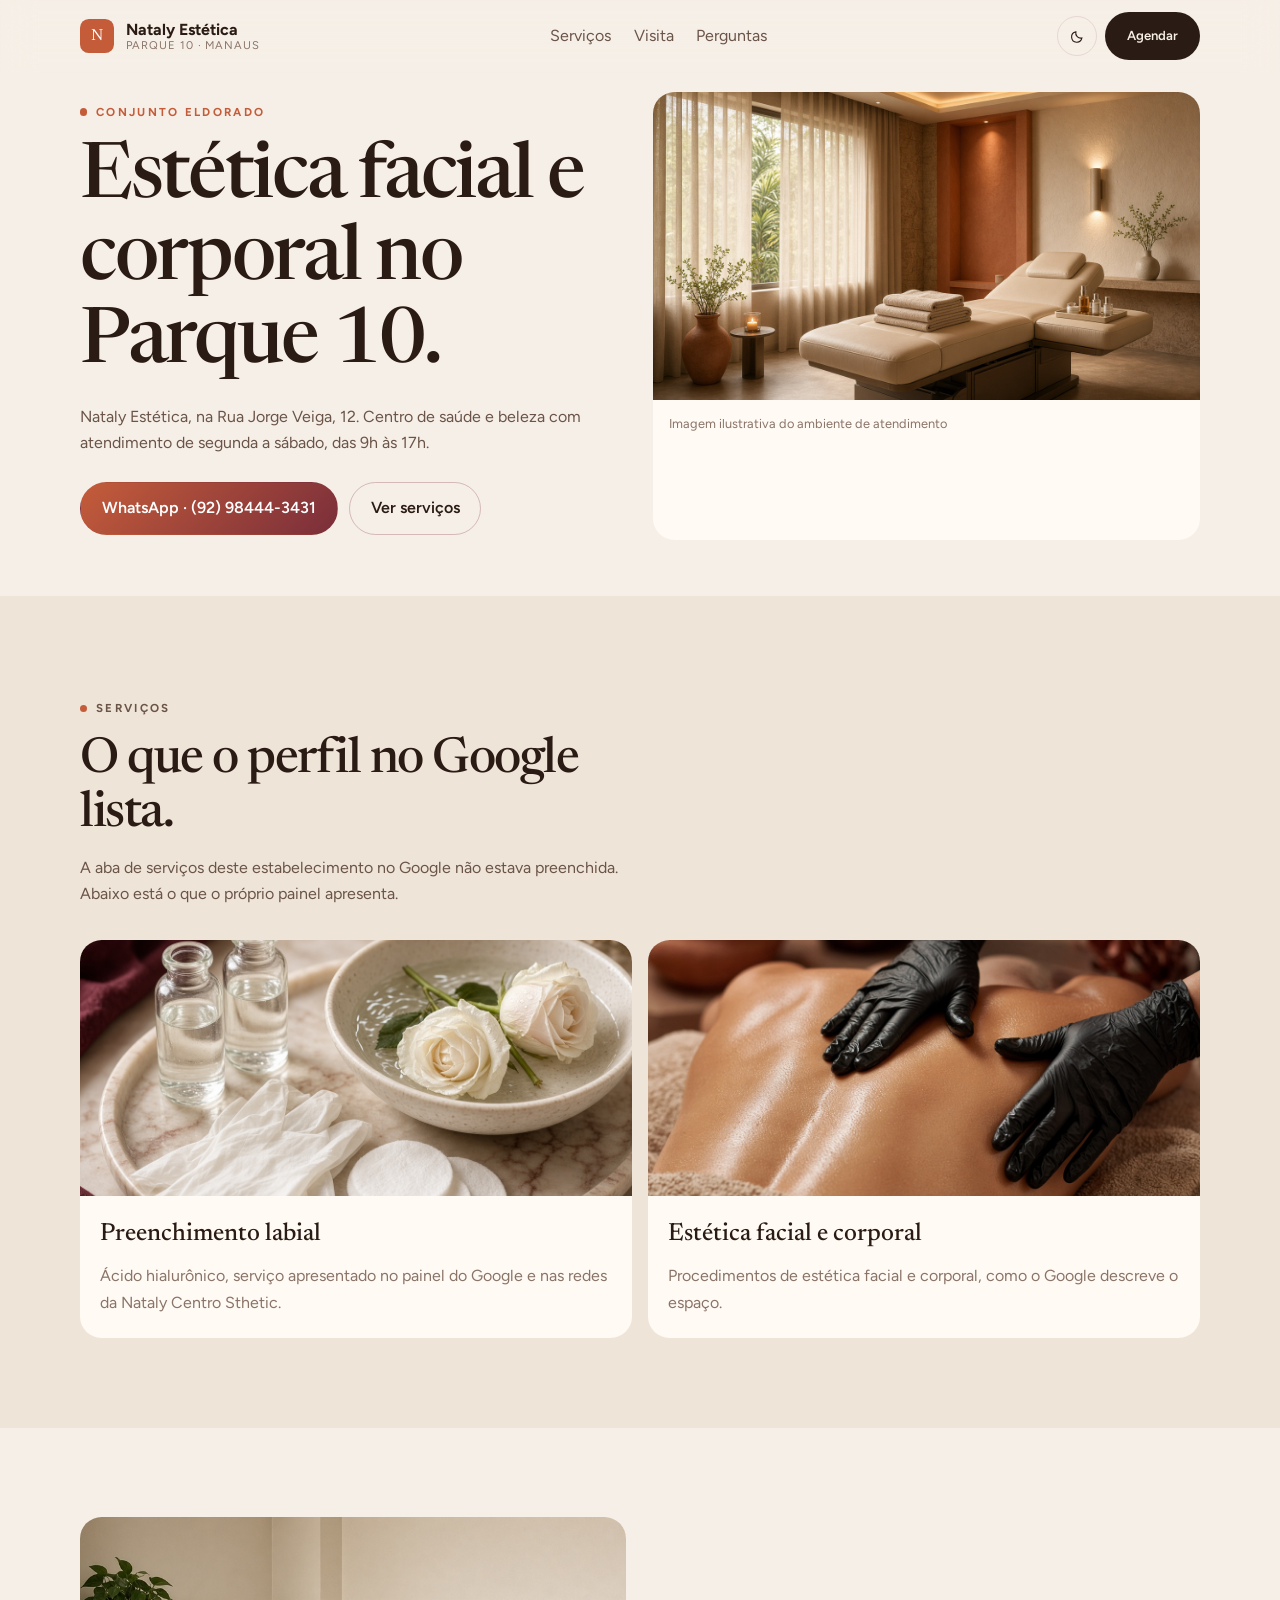
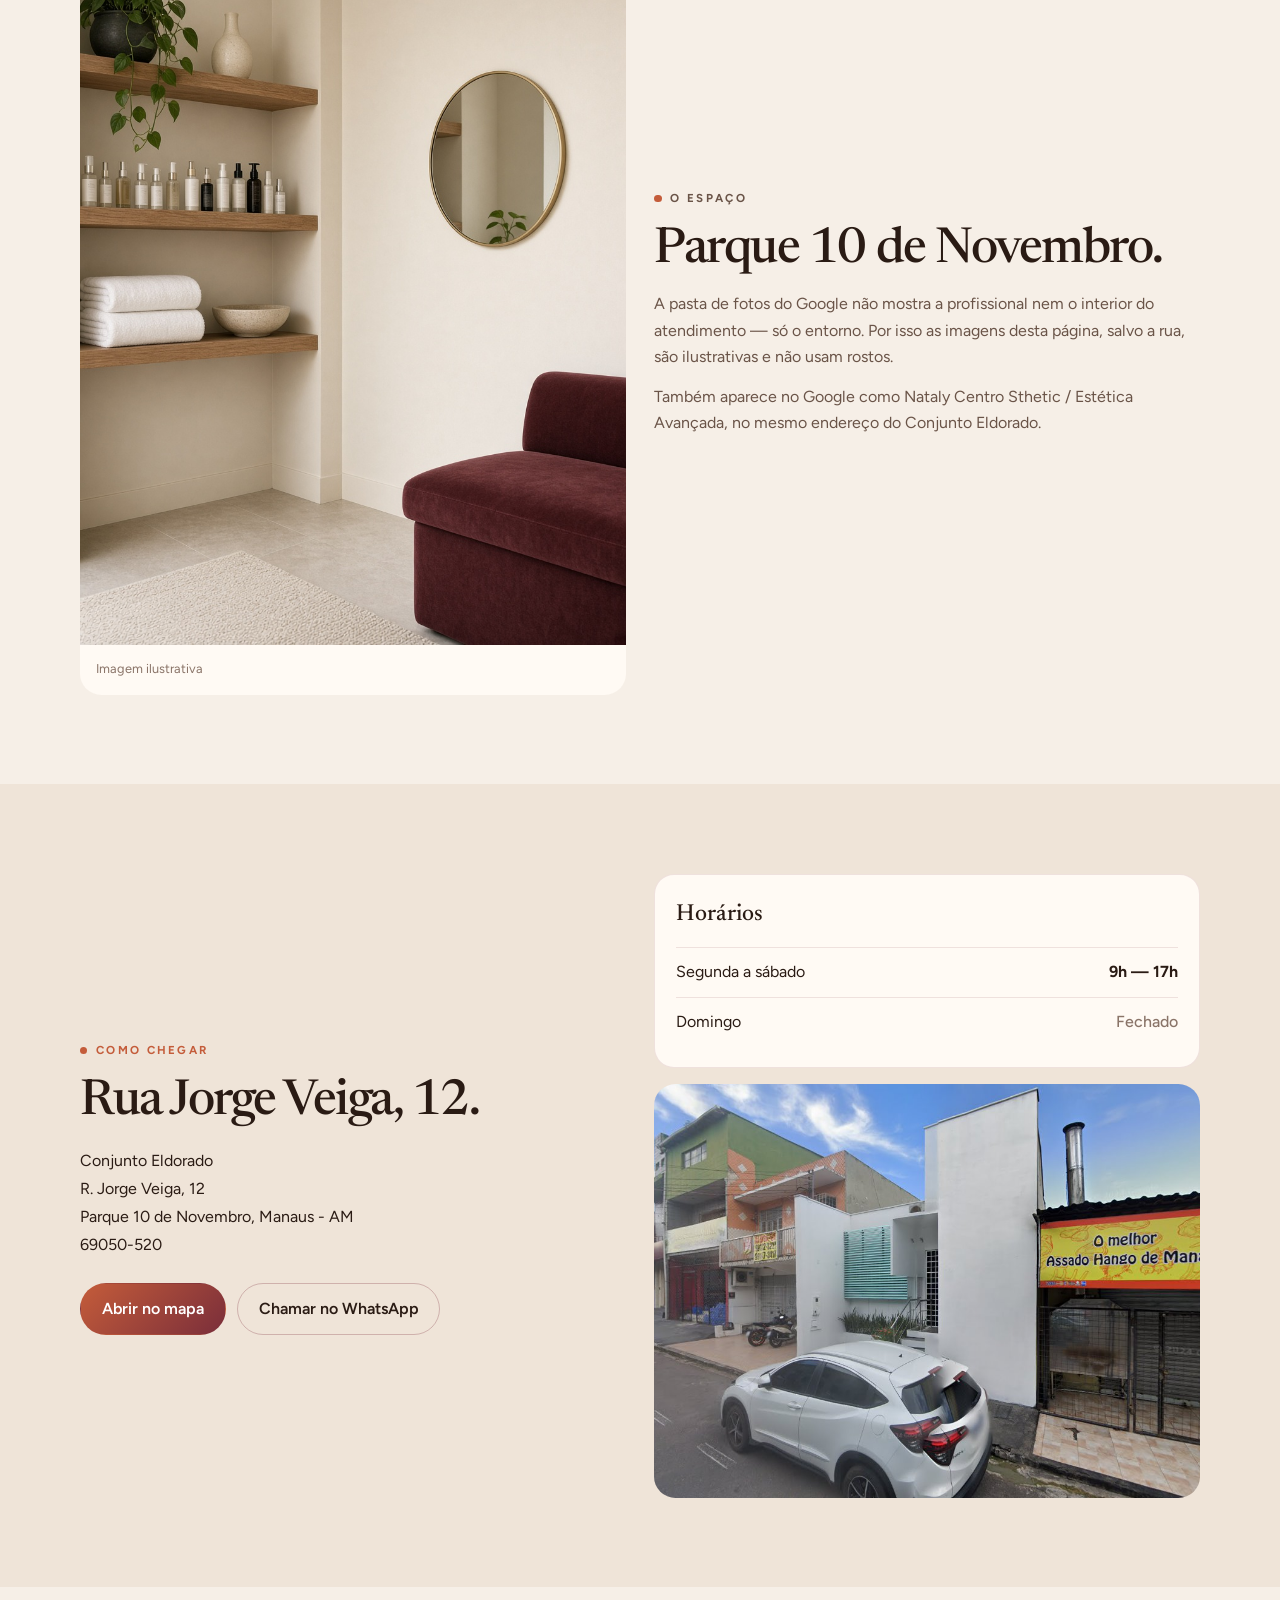
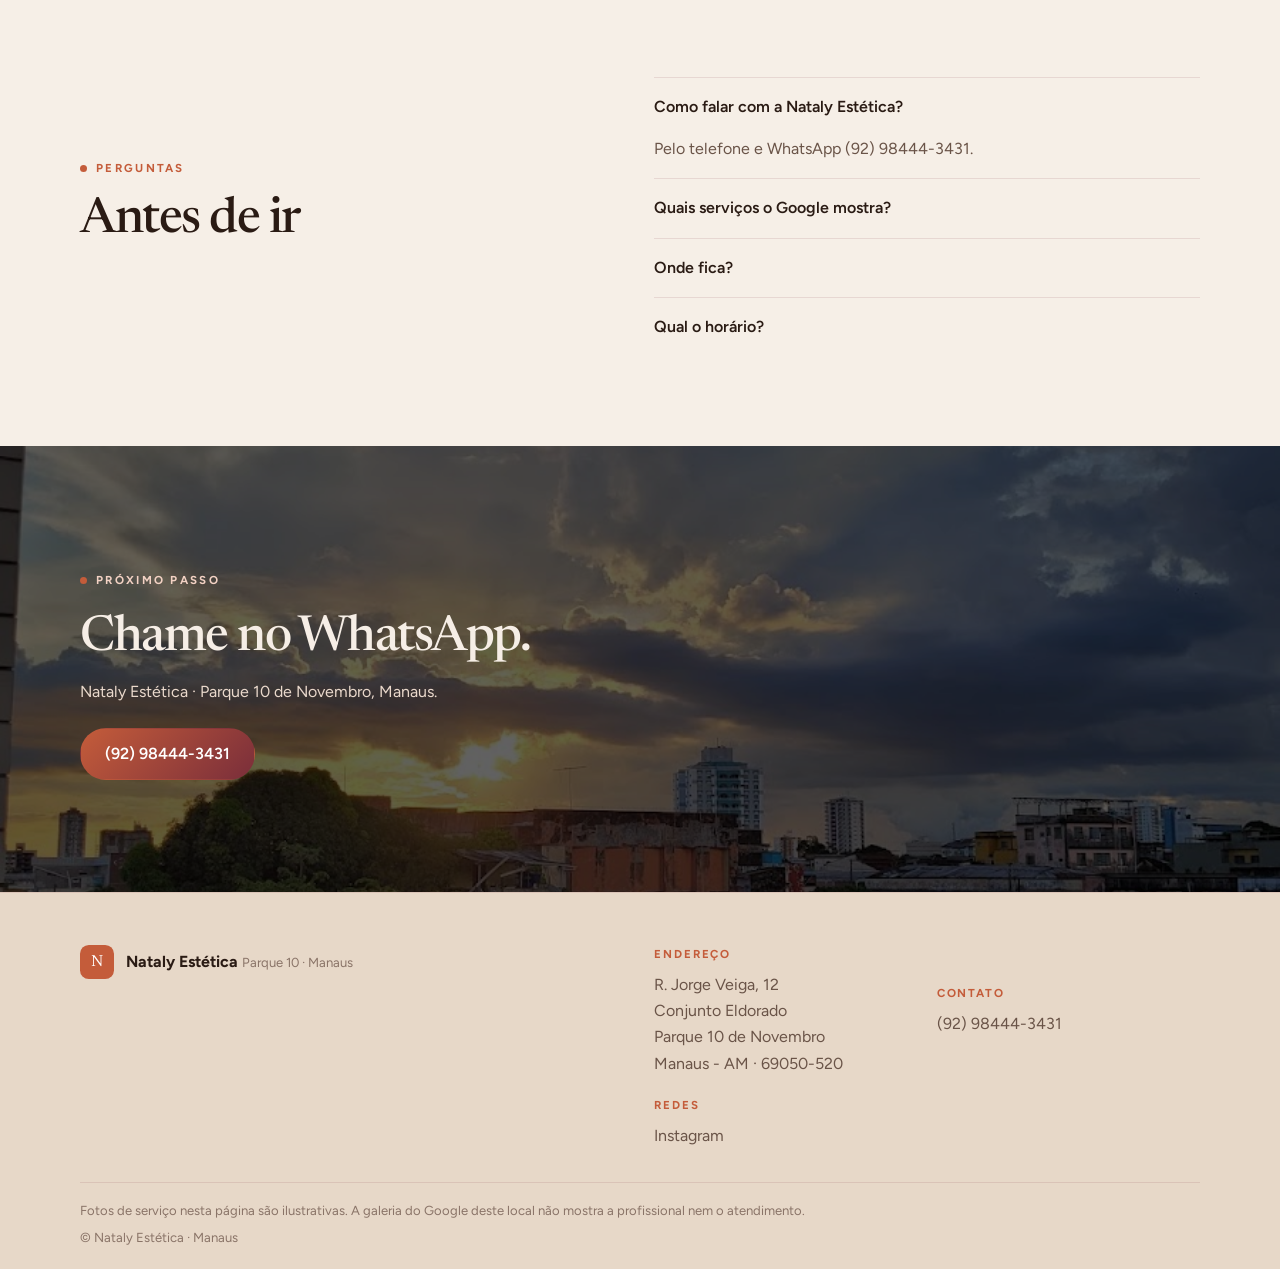
==== nataly-estetica/index.html @ 357f4f67 "a" ====
<!DOCTYPE html>
<html lang="pt-BR" data-theme="dark">
  <head>
    <meta charset="UTF-8" />
    <meta name="viewport" content="width=device-width, initial-scale=1.0" />
    <meta
      name="description"
      content="Nataly Estética no Parque 10 de Novembro, Manaus. Estética facial e corporal e preenchimento labial. Agende pelo WhatsApp (92) 98444-3431."
    />
    <title>Nataly Estética · Parque 10, Manaus</title>
    <link rel="preconnect" href="https://fonts.googleapis.com" />
    <link rel="preconnect" href="https://fonts.gstatic.com" crossorigin />
    <link
      href="https://fonts.googleapis.com/css2?family=Newsreader:ital,opsz,wght@0,6..72,400;0,6..72,500;0,6..72,600;1,6..72,400&family=Figtree:wght@400;500;600;700&display=swap"
      rel="stylesheet"
    />
    <link rel="stylesheet" href="/nataly-estetica/index.css" />
    <script src="/nataly-estetica/index.js" defer></script>
  </head>
  <body>
    <a class="skip-link" href="#conteudo">Pular para o conteúdo</a>

    <header class="site-header" data-header>
      <div class="header-inner">
        <a class="brand" href="#topo">
          <span class="brand-mark" aria-hidden="true">N</span>
          <span class="brand-text">
            <strong>Nataly Estética</strong>
            <small>Parque 10 · Manaus</small>
          </span>
        </a>
        <nav class="nav-desktop" aria-label="Seções da página">
          <a href="#servicos">Serviços</a>
          <a href="#visita">Visita</a>
          <a href="#perguntas">Perguntas</a>
        </nav>
        <div class="header-actions">
          <button class="theme-toggle" type="button" data-theme-toggle aria-label="Alternar tema">
            <span class="theme-icon theme-icon-sun" aria-hidden="true">
              <svg viewBox="0 0 24 24" fill="none"><circle cx="12" cy="12" r="4" /><path d="M12 3v1.6M12 19.4V21M4.9 4.9l1.1 1.1M18 18l1.1 1.1M3 12h1.6M19.4 12H21M4.9 19.1l1.1-1.1M18 6l1.1-1.1" /></svg>
            </span>
            <span class="theme-icon theme-icon-moon" aria-hidden="true">
              <svg viewBox="0 0 24 24" fill="none"><path d="M18.4 14.2A7.2 7.2 0 0 1 9.8 5.6 7.4 7.4 0 1 0 18.4 14.2Z" /></svg>
            </span>
          </button>
          <a
            class="btn btn-header"
            href="https://wa.me/5592984443431?text=Olá,%20gostaria%20de%20agendar%20um%20horário%20na%20Nataly%20Estética."
            target="_blank"
            rel="noopener noreferrer"
          >
            Agendar
          </a>
          <button class="menu-toggle" type="button" data-menu-toggle aria-expanded="false" aria-controls="menu-mobile">
            <span class="sr-only">Abrir menu</span>
            <span></span>
            <span></span>
          </button>
        </div>
      </div>
      <div class="menu-mobile" id="menu-mobile" data-menu hidden>
        <nav aria-label="Menu móvel">
          <a href="#servicos">Serviços</a>
          <a href="#visita">Visita</a>
          <a href="#perguntas">Perguntas</a>
          <a href="https://wa.me/5592984443431" target="_blank" rel="noopener noreferrer">WhatsApp</a>
        </nav>
      </div>
    </header>

    <main id="conteudo">
      <section class="hero" id="topo">
        <div class="hero-copy reveal">
          <p class="eyebrow"><span class="eyebrow-dot"></span> Conjunto Eldorado</p>
          <h1>Estética facial e corporal no Parque 10.</h1>
          <p class="hero-lead">
            Nataly Estética, na Rua Jorge Veiga, 12. Centro de saúde e beleza com atendimento de segunda a sábado, das 9h às 17h.
          </p>
          <div class="hero-cta">
            <a
              class="btn btn-primary"
              href="https://wa.me/5592984443431?text=Olá,%20gostaria%20de%20agendar%20um%20horário%20na%20Nataly%20Estética."
              target="_blank"
              rel="noopener noreferrer"
            >
              WhatsApp · (92) 98444-3431
            </a>
            <a class="btn btn-ghost" href="#servicos">Ver serviços</a>
          </div>
        </div>
        <figure class="hero-shot reveal">
          <img
            src="/nataly-estetica/imagens/maca.jpg"
            alt="Sala de estética ilustrativa, com maca, toalhas e bandeja de produtos. Sem pessoas."
          />
          <figcaption>Imagem ilustrativa do ambiente de atendimento</figcaption>
        </figure>
      </section>

      <section class="services" id="servicos">
        <div class="section-wrap">
          <div class="section-head reveal">
            <p class="eyebrow"><span class="eyebrow-dot"></span> Serviços</p>
            <h2>O que o perfil no Google lista.</h2>
            <p>A aba de serviços deste estabelecimento no Google não estava preenchida. Abaixo está o que o próprio painel apresenta.</p>
          </div>
          <div class="service-grid">
            <article class="service-card reveal">
              <img src="/nataly-estetica/imagens/estetica-facial.jpg" alt="Bandeja ilustrativa de estética facial, com luvas, algodão e frascos. Sem rostos." />
              <div>
                <h3>Preenchimento labial</h3>
                <p>Ácido hialurônico, serviço apresentado no painel do Google e nas redes da Nataly Centro Sthetic.</p>
              </div>
            </article>
            <article class="service-card reveal">
              <img src="/nataly-estetica/imagens/massagem.jpg" alt="Imagem ilustrativa de estética corporal, mãos com luvas sobre as costas, sem mostrar o rosto." />
              <div>
                <h3>Estética facial e corporal</h3>
                <p>Procedimentos de estética facial e corporal, como o Google descreve o espaço.</p>
              </div>
            </article>
          </div>
        </div>
      </section>

      <section class="space" id="espaco">
        <div class="section-wrap space-wrap">
          <figure class="reveal">
            <img src="/nataly-estetica/imagens/sala.jpg" alt="Canto ilustrativo de clínica de estética, com prateleiras, toalhas e poltrona. Sem pessoas." />
            <figcaption>Imagem ilustrativa</figcaption>
          </figure>
          <div class="space-copy reveal">
            <p class="eyebrow"><span class="eyebrow-dot"></span> O espaço</p>
            <h2>Parque 10 de Novembro.</h2>
            <p>
              A pasta de fotos do Google não mostra a profissional nem o interior do atendimento — só o entorno. Por isso as imagens desta página, salvo a rua, são ilustrativas e não usam rostos.
            </p>
            <p>
              Também aparece no Google como Nataly Centro Sthetic / Estética Avançada, no mesmo endereço do Conjunto Eldorado.
            </p>
          </div>
        </div>
      </section>

      <section class="visit" id="visita">
        <div class="section-wrap visit-wrap">
          <div class="visit-copy reveal">
            <p class="eyebrow"><span class="eyebrow-dot"></span> Como chegar</p>
            <h2>Rua Jorge Veiga, 12.</h2>
            <address>
              Conjunto Eldorado<br />
              R. Jorge Veiga, 12<br />
              Parque 10 de Novembro, Manaus - AM<br />
              69050-520
            </address>
            <div class="visit-actions">
              <a
                class="btn btn-primary"
                href="https://www.google.com/maps/search/?api=1&query=Nataly+Estética,+Rua+Jorge+Veiga,+12,+Manaus"
                target="_blank"
                rel="noopener noreferrer"
              >
                Abrir no mapa
              </a>
              <a
                class="btn btn-ghost"
                href="https://wa.me/5592984443431?text=Olá,%20gostaria%20de%20agendar%20um%20horário%20na%20Nataly%20Estética."
                target="_blank"
                rel="noopener noreferrer"
              >
                Chamar no WhatsApp
              </a>
            </div>
          </div>
          <div class="visit-board reveal">
            <div class="hours-card">
              <h3>Horários</h3>
              <ul>
                <li><span>Segunda a sábado</span><strong>9h — 17h</strong></li>
                <li class="closed"><span>Domingo</span><strong>Fechado</strong></li>
              </ul>
            </div>
            <figure class="map-shot">
              <img src="/nataly-estetica/imagens/rua.jpg" alt="Street View da Rua Jorge Veiga, no Parque 10 de Novembro, Manaus." />
              <figcaption>Street View da rua · Google</figcaption>
            </figure>
          </div>
        </div>
      </section>

      <section class="faq" id="perguntas">
        <div class="section-wrap faq-wrap">
          <div class="faq-intro reveal">
            <p class="eyebrow"><span class="eyebrow-dot"></span> Perguntas</p>
            <h2>Antes de ir</h2>
          </div>
          <div class="faq-list">
            <details class="faq-item reveal" open>
              <summary>Como falar com a Nataly Estética?</summary>
              <p>Pelo telefone e WhatsApp (92) 98444-3431.</p>
            </details>
            <details class="faq-item reveal">
              <summary>Quais serviços o Google mostra?</summary>
              <p>Preenchimento labial com ácido hialurônico e procedimentos de estética facial e corporal. A aba Serviços do perfil não estava preenchida.</p>
            </details>
            <details class="faq-item reveal">
              <summary>Onde fica?</summary>
              <p>Conjunto Eldorado — Rua Jorge Veiga, 12, Parque 10 de Novembro, Manaus - AM, CEP 69050-520.</p>
            </details>
            <details class="faq-item reveal">
              <summary>Qual o horário?</summary>
              <p>Segunda a sábado, das 9h às 17h. Domingo fechado.</p>
            </details>
          </div>
        </div>
      </section>

      <section class="final-cta" id="agendar">
        <img class="cta-bg" src="/nataly-estetica/imagens/entorno.jpg" alt="" aria-hidden="true" />
        <div class="section-wrap cta-wrap reveal">
          <p class="eyebrow light"><span class="eyebrow-dot"></span> Próximo passo</p>
          <h2>Chame no WhatsApp.</h2>
          <p>Nataly Estética · Parque 10 de Novembro, Manaus.</p>
          <a
            class="btn btn-primary btn-lg"
            href="https://wa.me/5592984443431?text=Olá,%20gostaria%20de%20agendar%20um%20horário%20na%20Nataly%20Estética."
            target="_blank"
            rel="noopener noreferrer"
          >
            (92) 98444-3431
          </a>
        </div>
      </section>
    </main>

    <footer class="site-footer">
      <div class="section-wrap footer-wrap">
        <div class="footer-brand">
          <span class="brand-mark" aria-hidden="true">N</span>
          <div>
            <strong>Nataly Estética</strong>
            <span>Parque 10 · Manaus</span>
          </div>
        </div>
        <div class="footer-cols">
          <div>
            <h3>Endereço</h3>
            <p>R. Jorge Veiga, 12<br />Conjunto Eldorado<br />Parque 10 de Novembro<br />Manaus - AM · 69050-520</p>
          </div>
          <div>
            <h3>Contato</h3>
            <p>
              <a href="https://wa.me/5592984443431" target="_blank" rel="noopener noreferrer">(92) 98444-3431</a>
            </p>
          </div>
          <div>
            <h3>Redes</h3>
            <p>
              <a href="https://www.instagram.com/natalinamacielcentrosthetic/" target="_blank" rel="noopener noreferrer">Instagram</a>
            </p>
          </div>
        </div>
      </div>
      <div class="footer-base">
        <p>Fotos de serviço nesta página são ilustrativas. A galeria do Google deste local não mostra a profissional nem o atendimento.</p>
        <p>© Nataly Estética · Manaus</p>
      </div>
    </footer>
  </body>
</html>
---- nataly-estetica/index.css ----
:root {
  --font-display: "Newsreader", "Times New Roman", serif;
  --font-body: "Figtree", system-ui, sans-serif;
  --ease: cubic-bezier(0.22, 1, 0.36, 1);
  --header-h: 4.5rem;
  --max: 70rem;
  --clay: #c45c3a;
  --wine: #7a2e3a;
}

html[data-theme="dark"] {
  color-scheme: dark;
  --bg: #14100e;
  --bg-2: #1c1714;
  --bg-3: #241c18;
  --surface: #2a211c;
  --ink: #f6eee6;
  --muted: #cbb9ad;
  --faint: #9d8b7f;
  --line: rgba(196, 92, 58, 0.18);
  --line-strong: rgba(196, 92, 58, 0.38);
  --glow: rgba(196, 92, 58, 0.28);
  --shadow: 0 22px 50px rgba(0, 0, 0, 0.42);
  --header-bg: rgba(20, 16, 14, 0.78);
}

html[data-theme="light"] {
  color-scheme: light;
  --bg: #f6efe7;
  --bg-2: #efe4d8;
  --bg-3: #e7d8c8;
  --surface: #fffaf4;
  --ink: #2a1b14;
  --muted: #6a5448;
  --faint: #8a7468;
  --line: rgba(122, 46, 58, 0.12);
  --line-strong: rgba(122, 46, 58, 0.28);
  --glow: rgba(196, 92, 58, 0.14);
  --shadow: 0 22px 44px rgba(42, 27, 20, 0.1);
  --header-bg: rgba(246, 239, 231, 0.82);
}

*,
*::before,
*::after {
  box-sizing: border-box;
}

html {
  scroll-behavior: smooth;
  background: var(--bg);
}

html,
body {
  margin: 0;
  overflow-x: hidden;
  max-width: 100%;
}

body {
  font-family: var(--font-body);
  color: var(--ink);
  background: var(--bg);
  line-height: 1.65;
  min-height: 100vh;
  -webkit-font-smoothing: antialiased;
  transition: background 0.4s var(--ease), color 0.4s var(--ease);
}

img,
svg {
  max-width: 100%;
  display: block;
}

a {
  color: inherit;
  text-decoration: none;
}

button {
  font: inherit;
  color: inherit;
  background: none;
  border: 0;
  cursor: pointer;
}

h1,
h2,
h3,
p,
ul,
figure,
address {
  margin: 0;
}

address {
  font-style: normal;
}

.sr-only {
  position: absolute;
  width: 1px;
  height: 1px;
  padding: 0;
  margin: -1px;
  overflow: hidden;
  clip: rect(0, 0, 0, 0);
  border: 0;
}

.skip-link {
  position: absolute;
  left: 1rem;
  top: -4rem;
  z-index: 80;
  padding: 0.7rem 1rem;
  background: var(--clay);
  color: #fff;
  border-radius: 999px;
}

.skip-link:focus {
  top: 1rem;
}

.section-wrap {
  width: min(100% - 2rem, var(--max));
  margin-inline: auto;
}

.eyebrow {
  display: inline-flex;
  align-items: center;
  gap: 0.55rem;
  font-size: 0.72rem;
  letter-spacing: 0.2em;
  text-transform: uppercase;
  color: var(--clay);
  font-weight: 700;
  margin-bottom: 1rem;
}

.eyebrow-dot {
  width: 0.45rem;
  height: 0.45rem;
  border-radius: 50%;
  background: var(--clay);
}

.eyebrow.light {
  color: #f3d2c4;
}

h1,
h2 {
  font-family: var(--font-display);
  font-weight: 500;
  letter-spacing: -0.03em;
  line-height: 1.08;
}

h1 {
  font-size: clamp(2.3rem, 6.4vw, 4.8rem);
}

h2 {
  font-size: clamp(1.7rem, 4vw, 3.1rem);
}

.btn {
  display: inline-flex;
  align-items: center;
  justify-content: center;
  min-height: 3rem;
  padding: 0.75rem 1.3rem;
  border-radius: 999px;
  font-weight: 600;
  border: 1px solid transparent;
  transition: transform 0.25s var(--ease), background 0.25s var(--ease);
}

.btn:hover {
  transform: translateY(-1px);
}

.btn-primary {
  background: linear-gradient(135deg, var(--clay), var(--wine));
  color: #fff;
}

.btn-ghost {
  border-color: var(--line-strong);
}

.btn-header {
  background: var(--ink);
  color: var(--bg);
  min-height: 2.5rem;
  font-size: 0.82rem;
}

.btn-lg {
  min-height: 3.3rem;
  padding-inline: 1.5rem;
}

.site-header {
  position: sticky;
  top: 0;
  z-index: 40;
  backdrop-filter: blur(16px);
  border-bottom: 1px solid transparent;
}

.site-header.is-scrolled {
  background: var(--header-bg);
  border-bottom-color: var(--line);
}

.header-inner {
  width: min(100% - 2rem, var(--max));
  margin-inline: auto;
  min-height: var(--header-h);
  display: flex;
  align-items: center;
  justify-content: space-between;
  gap: 1rem;
}

.brand {
  display: flex;
  align-items: center;
  gap: 0.7rem;
}

.brand-mark {
  width: 2.15rem;
  height: 2.15rem;
  border-radius: 0.55rem;
  display: grid;
  place-items: center;
  font-family: var(--font-display);
  background: var(--clay);
  color: #fff;
}

.brand-text {
  display: grid;
  line-height: 1.1;
}

.brand-text small {
  color: var(--faint);
  font-size: 0.7rem;
  letter-spacing: 0.08em;
  text-transform: uppercase;
}

.nav-desktop {
  display: none;
  gap: 1.4rem;
  color: var(--muted);
}

.header-actions {
  display: flex;
  align-items: center;
  gap: 0.5rem;
}

.theme-toggle,
.menu-toggle {
  width: 2.5rem;
  height: 2.5rem;
  border-radius: 50%;
}

.theme-toggle {
  border: 1px solid var(--line);
  display: grid;
  place-items: center;
}

.theme-icon svg {
  width: 1.05rem;
  height: 1.05rem;
  stroke: currentColor;
  stroke-width: 1.6;
}

html[data-theme="dark"] .theme-icon-moon,
html[data-theme="light"] .theme-icon-sun {
  display: none;
}

.menu-toggle {
  display: grid;
  place-items: center;
  gap: 6px;
}

.menu-toggle span:not(.sr-only) {
  display: block;
  width: 1.15rem;
  height: 1.5px;
  background: var(--ink);
}

.menu-toggle.is-open span:nth-of-type(2) {
  transform: translateY(3.75px) rotate(40deg);
}

.menu-toggle.is-open span:nth-of-type(3) {
  transform: translateY(-3.75px) rotate(-40deg);
}

.menu-mobile {
  border-top: 1px solid var(--line);
  background: var(--header-bg);
  padding: 0.5rem 1.2rem 1.1rem;
}

.menu-mobile nav {
  display: grid;
}

.menu-mobile a {
  padding: 0.8rem 0.2rem;
  border-bottom: 1px solid var(--line);
}

.hero {
  width: min(100% - 2rem, var(--max));
  margin: 1.2rem auto 0;
  display: grid;
  gap: 1.6rem;
  padding-bottom: 3.5rem;
}

.hero-lead {
  max-width: 34rem;
  margin: 1.1rem 0 1.6rem;
  color: var(--muted);
}

.hero-cta {
  display: flex;
  flex-wrap: wrap;
  gap: 0.7rem;
}

.hero-shot,
.service-card,
.space-wrap figure,
.map-shot {
  border-radius: 1.35rem;
  overflow: hidden;
  background: var(--surface);
}

.hero-shot img,
.service-card img,
.space-wrap img,
.map-shot img {
  width: 100%;
  height: 100%;
  object-fit: cover;
}

.hero-shot {
  min-height: 22rem;
}

.hero-shot figcaption,
.space-wrap figcaption,
.map-shot figcaption,
.service-card p {
  color: var(--faint);
}

.hero-shot figcaption,
.space-wrap figcaption,
.map-shot figcaption {
  padding: 0.8rem 1rem 1rem;
  font-size: 0.8rem;
}

.services,
.space,
.visit,
.faq {
  padding: clamp(3.5rem, 7vw, 6.2rem) 0;
}

.services {
  background: var(--bg-2);
}

.section-head,
.faq-intro {
  max-width: 36rem;
  margin-bottom: 2rem;
}

.section-head p,
.space-copy p {
  color: var(--muted);
  margin-top: 0.85rem;
}

.service-grid {
  display: grid;
  gap: 1rem;
}

.service-card img {
  height: 16rem;
}

.service-card > div {
  padding: 1.2rem 1.25rem 1.4rem;
}

.service-card h3 {
  font-family: var(--font-display);
  font-size: 1.55rem;
  font-weight: 500;
}

.service-card p {
  margin-top: 0.45rem;
}

.space-wrap,
.visit-wrap,
.faq-wrap,
.footer-wrap {
  display: grid;
  gap: 1.8rem;
}

.space-wrap figure {
  min-height: 22rem;
}

.visit {
  background: var(--bg-2);
}

.visit-copy address {
  margin: 1.1rem 0 1.5rem;
  line-height: 1.75;
}

.visit-actions {
  display: flex;
  flex-wrap: wrap;
  gap: 0.7rem;
}

.visit-board {
  display: grid;
  gap: 1rem;
}

.hours-card {
  background: var(--surface);
  border: 1px solid var(--line);
  border-radius: 1.25rem;
  padding: 1.3rem;
}

.hours-card h3 {
  font-family: var(--font-display);
  font-size: 1.45rem;
  font-weight: 500;
  margin-bottom: 0.8rem;
}

.hours-card ul {
  list-style: none;
  padding: 0;
}

.hours-card li {
  display: flex;
  justify-content: space-between;
  gap: 1rem;
  padding: 0.7rem 0;
  border-top: 1px solid var(--line);
}

.hours-card .closed strong {
  color: var(--faint);
  font-weight: 500;
}

.map-shot {
  min-height: 14rem;
}

.faq-item {
  border-top: 1px solid var(--line);
}

.faq-item summary {
  cursor: pointer;
  list-style: none;
  font-weight: 600;
  padding: 1rem 0;
}

.faq-item summary::-webkit-details-marker {
  display: none;
}

.faq-item p {
  color: var(--muted);
  padding-bottom: 1rem;
}

.final-cta {
  position: relative;
  overflow: hidden;
  padding: clamp(4.5rem, 9vw, 7rem) 0;
  color: #f6eee6;
}

.cta-bg {
  position: absolute;
  inset: 0;
  width: 100%;
  height: 100%;
  object-fit: cover;
  filter: brightness(0.38) saturate(1.05);
}

.cta-wrap {
  position: relative;
  z-index: 1;
}

.final-cta p {
  color: #ead9cc;
  margin: 0.8rem 0 1.4rem;
}

.site-footer {
  padding: 3.2rem 0 1.3rem;
  background: var(--bg-3);
  border-top: 1px solid var(--line);
}

.footer-brand {
  display: flex;
  gap: 0.7rem;
  align-items: center;
}

.footer-brand span:last-child {
  color: var(--faint);
  font-size: 0.82rem;
}

.footer-cols {
  display: grid;
  gap: 1.2rem;
}

.footer-cols h3 {
  font-size: 0.72rem;
  letter-spacing: 0.16em;
  text-transform: uppercase;
  color: var(--clay);
  margin-bottom: 0.5rem;
}

.footer-cols p,
.footer-cols a {
  color: var(--muted);
}

.footer-base {
  width: min(100% - 2rem, var(--max));
  margin: 2rem auto 0;
  padding-top: 1.1rem;
  border-top: 1px solid var(--line);
  color: var(--faint);
  font-size: 0.82rem;
  display: grid;
  gap: 0.3rem;
}

.reveal {
  opacity: 0;
  transform: translateY(16px);
  transition: opacity 0.7s var(--ease), transform 0.7s var(--ease);
}

.reveal.is-in,
body:not(.js-ready) .reveal {
  opacity: 1;
  transform: none;
}

@media (min-width: 760px) {
  .hero,
  .service-grid,
  .space-wrap,
  .visit-wrap,
  .faq-wrap,
  .footer-wrap,
  .footer-cols {
    grid-template-columns: 1fr 1fr;
    align-items: center;
  }

  .hero-shot {
    min-height: 28rem;
  }

  .footer-wrap {
    align-items: start;
  }
}

@media (min-width: 900px) {
  .nav-desktop {
    display: flex;
  }

  .menu-toggle,
  .menu-mobile {
    display: none;
  }
}

@media (max-width: 480px) {
  .btn-header {
    display: none;
  }

  .hero-shot,
  .space-wrap figure {
    min-height: 16rem;
  }
}

@media (prefers-reduced-motion: reduce) {
  html {
    scroll-behavior: auto;
  }

  *,
  *::before,
  *::after {
    animation: none !important;
    transition: none !important;
  }

  .reveal {
    opacity: 1;
    transform: none;
  }
}
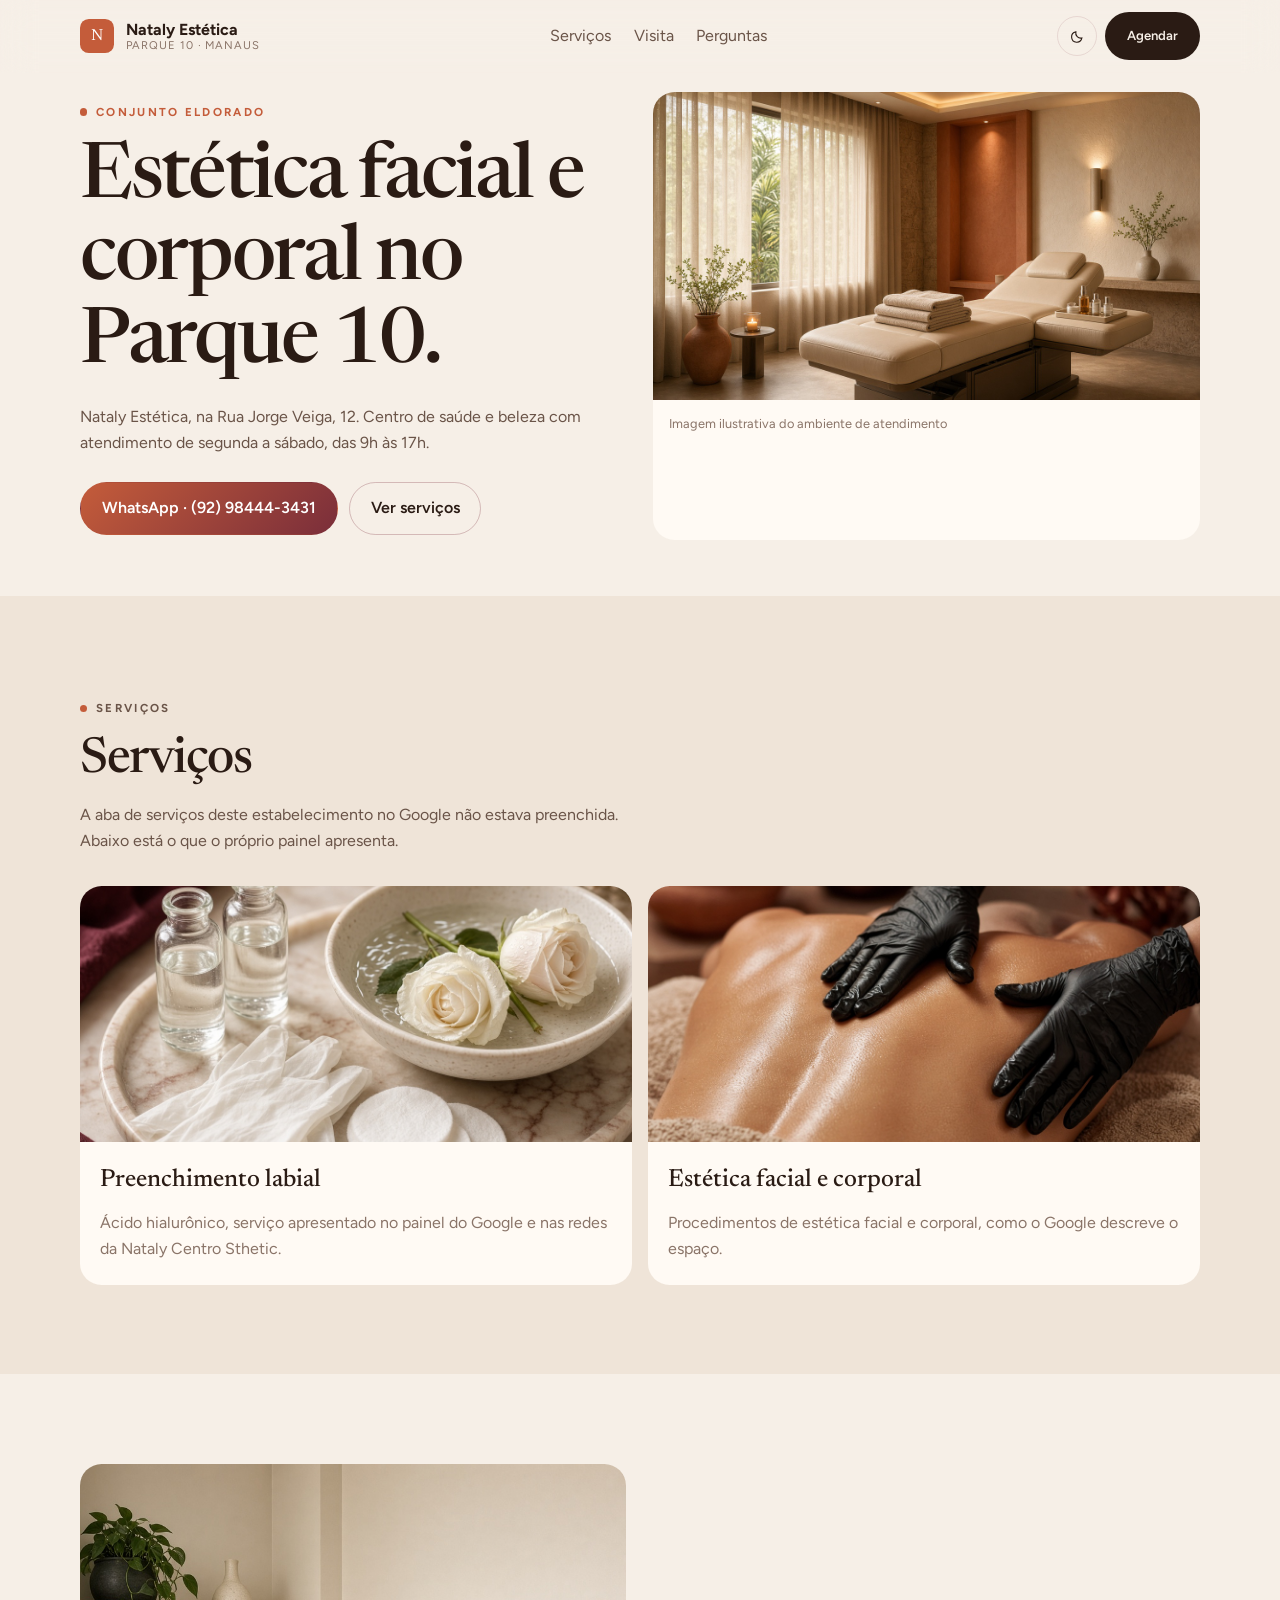
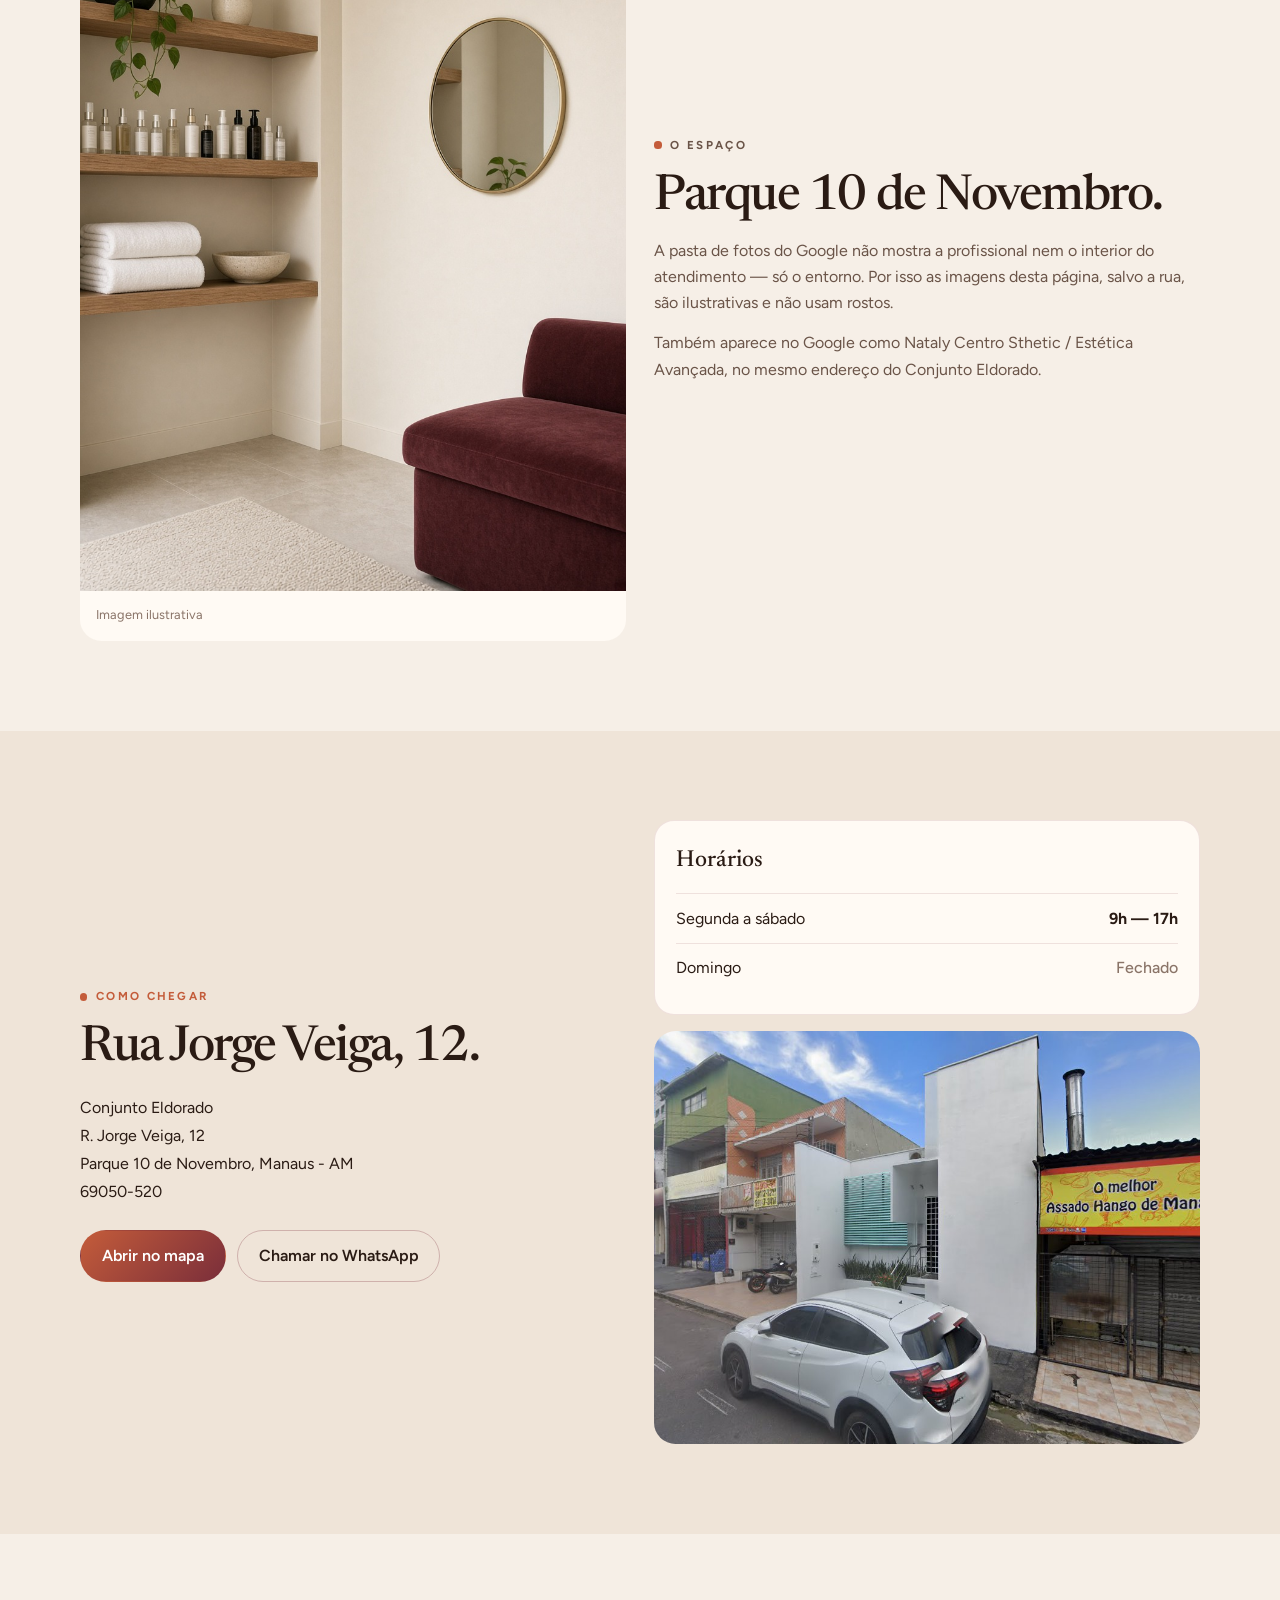
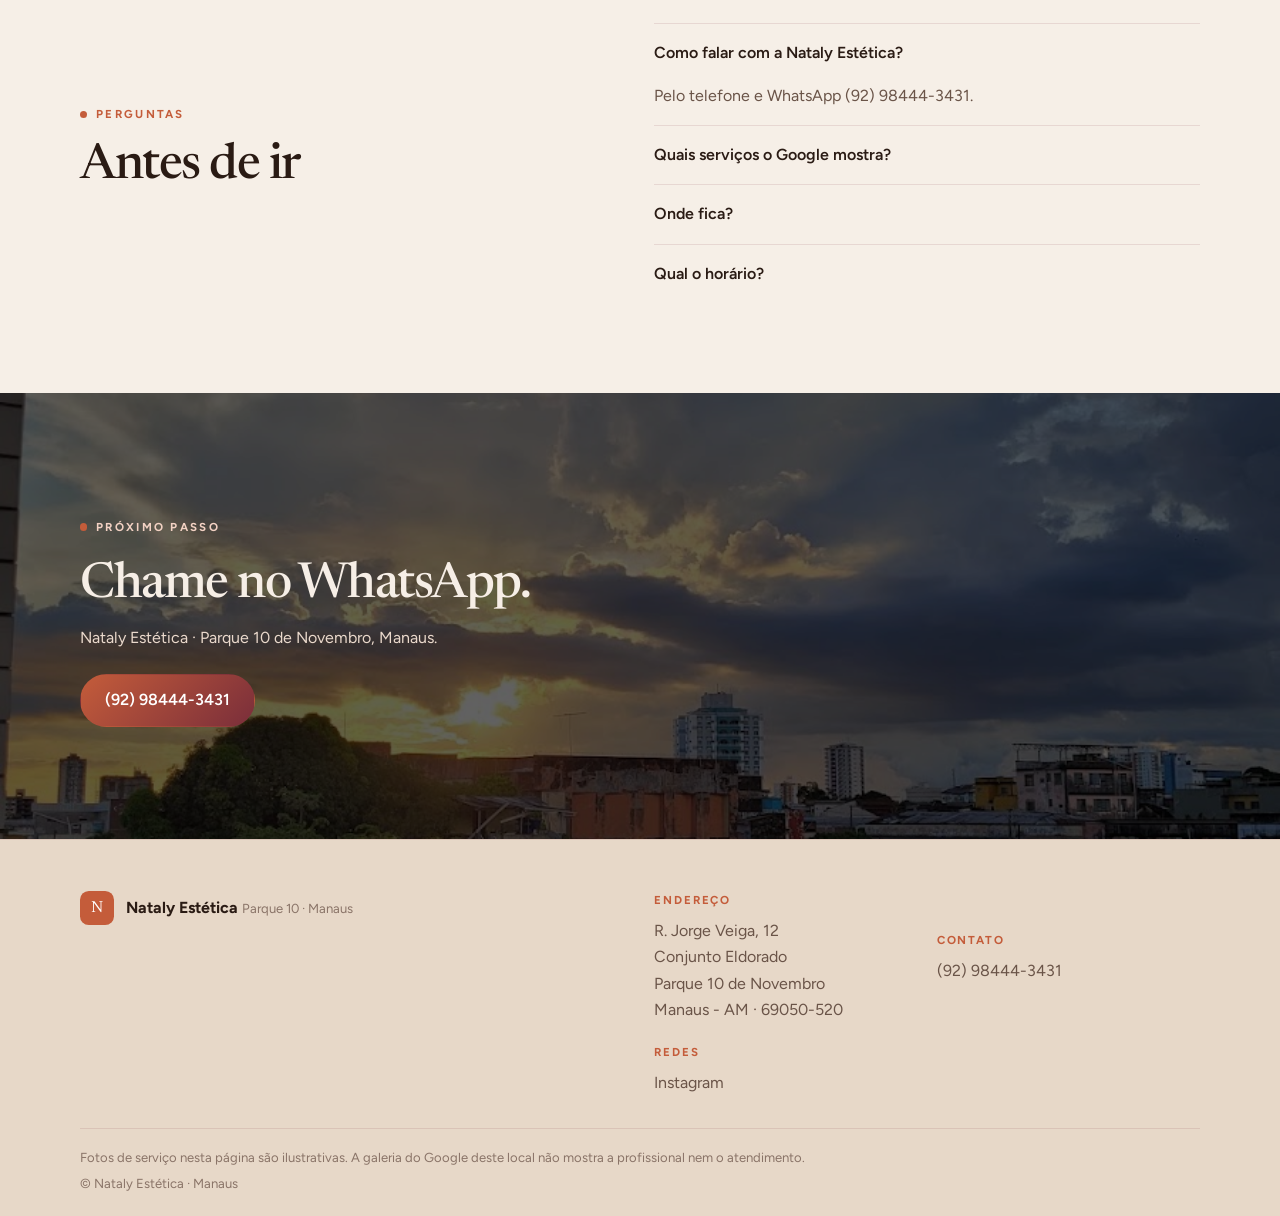
==== commit 61a0c0f6: "a" ====
--- a/nataly-estetica/index.html
+++ b/nataly-estetica/index.html
@@ -1,4 +1,4 @@
-<!DOCTYPE html>
+<!doctype html>
 <html lang="pt-BR" data-theme="dark">
   <head>
     <meta charset="UTF-8" />
@@ -35,12 +35,26 @@
           <a href="#perguntas">Perguntas</a>
         </nav>
         <div class="header-actions">
-          <button class="theme-toggle" type="button" data-theme-toggle aria-label="Alternar tema">
+          <button
+            class="theme-toggle"
+            type="button"
+            data-theme-toggle
+            aria-label="Alternar tema"
+          >
             <span class="theme-icon theme-icon-sun" aria-hidden="true">
-              <svg viewBox="0 0 24 24" fill="none"><circle cx="12" cy="12" r="4" /><path d="M12 3v1.6M12 19.4V21M4.9 4.9l1.1 1.1M18 18l1.1 1.1M3 12h1.6M19.4 12H21M4.9 19.1l1.1-1.1M18 6l1.1-1.1" /></svg>
+              <svg viewBox="0 0 24 24" fill="none">
+                <circle cx="12" cy="12" r="4" />
+                <path
+                  d="M12 3v1.6M12 19.4V21M4.9 4.9l1.1 1.1M18 18l1.1 1.1M3 12h1.6M19.4 12H21M4.9 19.1l1.1-1.1M18 6l1.1-1.1"
+                />
+              </svg>
             </span>
             <span class="theme-icon theme-icon-moon" aria-hidden="true">
-              <svg viewBox="0 0 24 24" fill="none"><path d="M18.4 14.2A7.2 7.2 0 0 1 9.8 5.6 7.4 7.4 0 1 0 18.4 14.2Z" /></svg>
+              <svg viewBox="0 0 24 24" fill="none">
+                <path
+                  d="M18.4 14.2A7.2 7.2 0 0 1 9.8 5.6 7.4 7.4 0 1 0 18.4 14.2Z"
+                />
+              </svg>
             </span>
           </button>
           <a
@@ -51,7 +65,13 @@
           >
             Agendar
           </a>
-          <button class="menu-toggle" type="button" data-menu-toggle aria-expanded="false" aria-controls="menu-mobile">
+          <button
+            class="menu-toggle"
+            type="button"
+            data-menu-toggle
+            aria-expanded="false"
+            aria-controls="menu-mobile"
+          >
             <span class="sr-only">Abrir menu</span>
             <span></span>
             <span></span>
@@ -63,7 +83,12 @@
           <a href="#servicos">Serviços</a>
           <a href="#visita">Visita</a>
           <a href="#perguntas">Perguntas</a>
-          <a href="https://wa.me/5592984443431" target="_blank" rel="noopener noreferrer">WhatsApp</a>
+          <a
+            href="https://wa.me/5592984443431"
+            target="_blank"
+            rel="noopener noreferrer"
+            >WhatsApp</a
+          >
         </nav>
       </div>
     </header>
@@ -71,10 +96,13 @@
     <main id="conteudo">
       <section class="hero" id="topo">
         <div class="hero-copy reveal">
-          <p class="eyebrow"><span class="eyebrow-dot"></span> Conjunto Eldorado</p>
+          <p class="eyebrow">
+            <span class="eyebrow-dot"></span> Conjunto Eldorado
+          </p>
           <h1>Estética facial e corporal no Parque 10.</h1>
           <p class="hero-lead">
-            Nataly Estética, na Rua Jorge Veiga, 12. Centro de saúde e beleza com atendimento de segunda a sábado, das 9h às 17h.
+            Nataly Estética, na Rua Jorge Veiga, 12. Centro de saúde e beleza
+            com atendimento de segunda a sábado, das 9h às 17h.
           </p>
           <div class="hero-cta">
             <a
@@ -101,22 +129,37 @@
         <div class="section-wrap">
           <div class="section-head reveal">
             <p class="eyebrow"><span class="eyebrow-dot"></span> Serviços</p>
-            <h2>O que o perfil no Google lista.</h2>
-            <p>A aba de serviços deste estabelecimento no Google não estava preenchida. Abaixo está o que o próprio painel apresenta.</p>
+            <h2>Serviços</h2>
+            <p>
+              A aba de serviços deste estabelecimento no Google não estava
+              preenchida. Abaixo está o que o próprio painel apresenta.
+            </p>
           </div>
           <div class="service-grid">
             <article class="service-card reveal">
-              <img src="/nataly-estetica/imagens/estetica-facial.jpg" alt="Bandeja ilustrativa de estética facial, com luvas, algodão e frascos. Sem rostos." />
+              <img
+                src="/nataly-estetica/imagens/estetica-facial.jpg"
+                alt="Bandeja ilustrativa de estética facial, com luvas, algodão e frascos. Sem rostos."
+              />
               <div>
                 <h3>Preenchimento labial</h3>
-                <p>Ácido hialurônico, serviço apresentado no painel do Google e nas redes da Nataly Centro Sthetic.</p>
+                <p>
+                  Ácido hialurônico, serviço apresentado no painel do Google e
+                  nas redes da Nataly Centro Sthetic.
+                </p>
               </div>
             </article>
             <article class="service-card reveal">
-              <img src="/nataly-estetica/imagens/massagem.jpg" alt="Imagem ilustrativa de estética corporal, mãos com luvas sobre as costas, sem mostrar o rosto." />
+              <img
+                src="/nataly-estetica/imagens/massagem.jpg"
+                alt="Imagem ilustrativa de estética corporal, mãos com luvas sobre as costas, sem mostrar o rosto."
+              />
               <div>
                 <h3>Estética facial e corporal</h3>
-                <p>Procedimentos de estética facial e corporal, como o Google descreve o espaço.</p>
+                <p>
+                  Procedimentos de estética facial e corporal, como o Google
+                  descreve o espaço.
+                </p>
               </div>
             </article>
           </div>
@@ -126,17 +169,23 @@
       <section class="space" id="espaco">
         <div class="section-wrap space-wrap">
           <figure class="reveal">
-            <img src="/nataly-estetica/imagens/sala.jpg" alt="Canto ilustrativo de clínica de estética, com prateleiras, toalhas e poltrona. Sem pessoas." />
+            <img
+              src="/nataly-estetica/imagens/sala.jpg"
+              alt="Canto ilustrativo de clínica de estética, com prateleiras, toalhas e poltrona. Sem pessoas."
+            />
             <figcaption>Imagem ilustrativa</figcaption>
           </figure>
           <div class="space-copy reveal">
             <p class="eyebrow"><span class="eyebrow-dot"></span> O espaço</p>
             <h2>Parque 10 de Novembro.</h2>
             <p>
-              A pasta de fotos do Google não mostra a profissional nem o interior do atendimento — só o entorno. Por isso as imagens desta página, salvo a rua, são ilustrativas e não usam rostos.
-            </p>
-            <p>
-              Também aparece no Google como Nataly Centro Sthetic / Estética Avançada, no mesmo endereço do Conjunto Eldorado.
+              A pasta de fotos do Google não mostra a profissional nem o
+              interior do atendimento — só o entorno. Por isso as imagens desta
+              página, salvo a rua, são ilustrativas e não usam rostos.
+            </p>
+            <p>
+              Também aparece no Google como Nataly Centro Sthetic / Estética
+              Avançada, no mesmo endereço do Conjunto Eldorado.
             </p>
           </div>
         </div>
@@ -177,11 +226,16 @@
               <h3>Horários</h3>
               <ul>
                 <li><span>Segunda a sábado</span><strong>9h — 17h</strong></li>
-                <li class="closed"><span>Domingo</span><strong>Fechado</strong></li>
+                <li class="closed">
+                  <span>Domingo</span><strong>Fechado</strong>
+                </li>
               </ul>
             </div>
             <figure class="map-shot">
-              <img src="/nataly-estetica/imagens/rua.jpg" alt="Street View da Rua Jorge Veiga, no Parque 10 de Novembro, Manaus." />
+              <img
+                src="/nataly-estetica/imagens/rua.jpg"
+                alt="Street View da Rua Jorge Veiga, no Parque 10 de Novembro, Manaus."
+              />
               <figcaption>Street View da rua · Google</figcaption>
             </figure>
           </div>
@@ -201,11 +255,18 @@
             </details>
             <details class="faq-item reveal">
               <summary>Quais serviços o Google mostra?</summary>
-              <p>Preenchimento labial com ácido hialurônico e procedimentos de estética facial e corporal. A aba Serviços do perfil não estava preenchida.</p>
+              <p>
+                Preenchimento labial com ácido hialurônico e procedimentos de
+                estética facial e corporal. A aba Serviços do perfil não estava
+                preenchida.
+              </p>
             </details>
             <details class="faq-item reveal">
               <summary>Onde fica?</summary>
-              <p>Conjunto Eldorado — Rua Jorge Veiga, 12, Parque 10 de Novembro, Manaus - AM, CEP 69050-520.</p>
+              <p>
+                Conjunto Eldorado — Rua Jorge Veiga, 12, Parque 10 de Novembro,
+                Manaus - AM, CEP 69050-520.
+              </p>
             </details>
             <details class="faq-item reveal">
               <summary>Qual o horário?</summary>
@@ -216,9 +277,16 @@
       </section>
 
       <section class="final-cta" id="agendar">
-        <img class="cta-bg" src="/nataly-estetica/imagens/entorno.jpg" alt="" aria-hidden="true" />
+        <img
+          class="cta-bg"
+          src="/nataly-estetica/imagens/entorno.jpg"
+          alt=""
+          aria-hidden="true"
+        />
         <div class="section-wrap cta-wrap reveal">
-          <p class="eyebrow light"><span class="eyebrow-dot"></span> Próximo passo</p>
+          <p class="eyebrow light">
+            <span class="eyebrow-dot"></span> Próximo passo
+          </p>
           <h2>Chame no WhatsApp.</h2>
           <p>Nataly Estética · Parque 10 de Novembro, Manaus.</p>
           <a
@@ -245,24 +313,40 @@
         <div class="footer-cols">
           <div>
             <h3>Endereço</h3>
-            <p>R. Jorge Veiga, 12<br />Conjunto Eldorado<br />Parque 10 de Novembro<br />Manaus - AM · 69050-520</p>
+            <p>
+              R. Jorge Veiga, 12<br />Conjunto Eldorado<br />Parque 10 de
+              Novembro<br />Manaus - AM · 69050-520
+            </p>
           </div>
           <div>
             <h3>Contato</h3>
             <p>
-              <a href="https://wa.me/5592984443431" target="_blank" rel="noopener noreferrer">(92) 98444-3431</a>
+              <a
+                href="https://wa.me/5592984443431"
+                target="_blank"
+                rel="noopener noreferrer"
+                >(92) 98444-3431</a
+              >
             </p>
           </div>
           <div>
             <h3>Redes</h3>
             <p>
-              <a href="https://www.instagram.com/natalinamacielcentrosthetic/" target="_blank" rel="noopener noreferrer">Instagram</a>
+              <a
+                href="https://www.instagram.com/natalinamacielcentrosthetic/"
+                target="_blank"
+                rel="noopener noreferrer"
+                >Instagram</a
+              >
             </p>
           </div>
         </div>
       </div>
       <div class="footer-base">
-        <p>Fotos de serviço nesta página são ilustrativas. A galeria do Google deste local não mostra a profissional nem o atendimento.</p>
+        <p>
+          Fotos de serviço nesta página são ilustrativas. A galeria do Google
+          deste local não mostra a profissional nem o atendimento.
+        </p>
         <p>© Nataly Estética · Manaus</p>
       </div>
     </footer>
